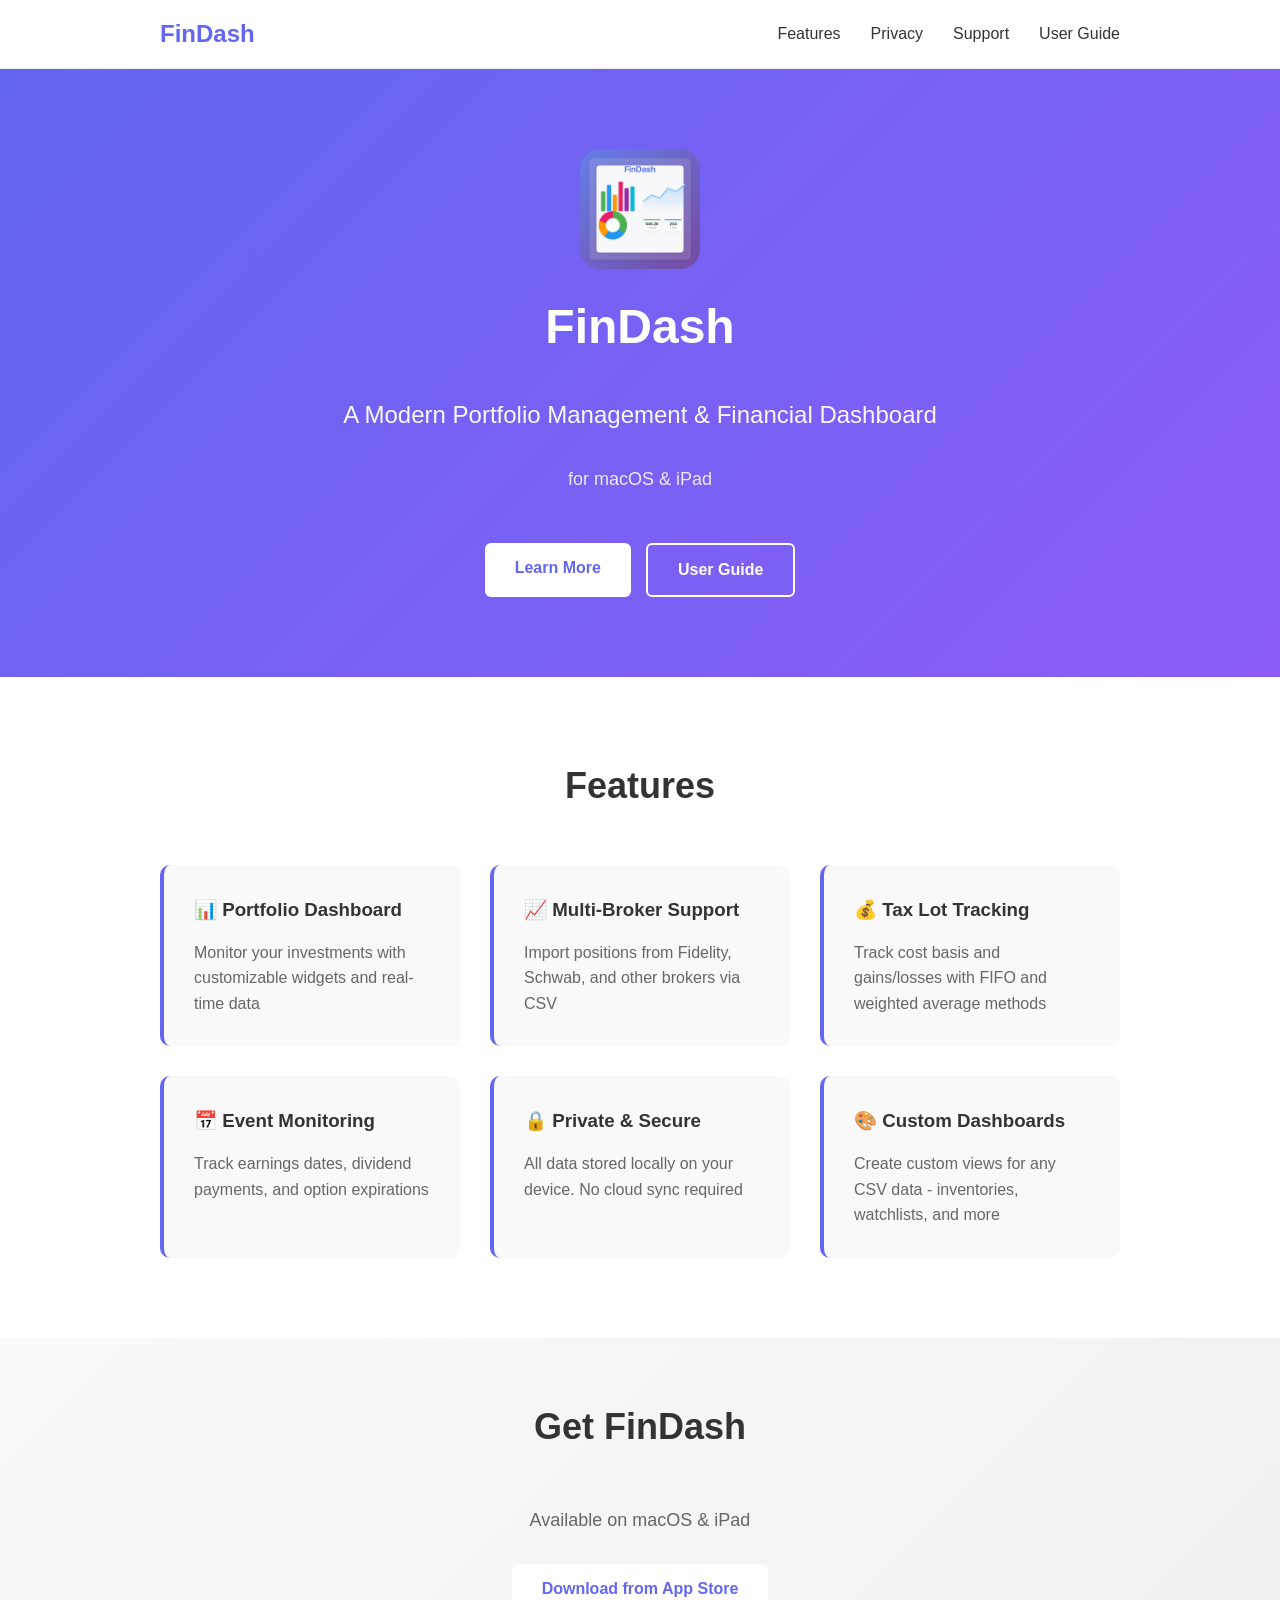
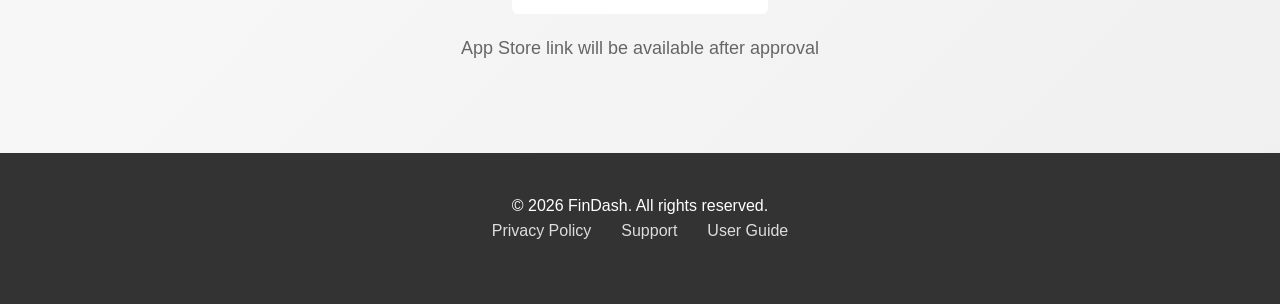
==== docs/index.html @ 758f81ea "FinDash website" ====
<!DOCTYPE html>
<html lang="en">
<head>
    <meta charset="UTF-8">
    <meta name="viewport" content="width=device-width, initial-scale=1.0">
    <title>FinDash - Portfolio Management & Financial Dashboard</title>
    <link rel="icon" type="image/png" href="assets/findash-icon.png">
    <link rel="stylesheet" href="style.css">
</head>
<body>
    <nav class="navbar">
        <div class="container">
            <h1 class="logo">FinDash</h1>
            <ul class="nav-links">
                <li><a href="#features">Features</a></li>
                <li><a href="privacy.html">Privacy</a></li>
                <li><a href="support.html">Support</a></li>
                <li><a href="guide.html">User Guide</a></li>
            </ul>
        </div>
    </nav>

    <header class="hero">
        <div class="container">
            <img src="assets/findash-icon.png" alt="FinDash Icon" class="icon">
            <h1>FinDash</h1>
            <p class="tagline">A Modern Portfolio Management & Financial Dashboard</p>
            <p class="subtitle">for macOS &amp; iPad</p>
            <div class="cta-buttons">
                <a href="#download" class="btn btn-primary">Learn More</a>
                <a href="guide.html" class="btn btn-secondary">User Guide</a>
            </div>
        </div>
    </header>

    <section id="features" class="features">
        <div class="container">
            <h2>Features</h2>
            <div class="feature-grid">
                <div class="feature-card">
                    <h3>📊 Portfolio Dashboard</h3>
                    <p>Monitor your investments with customizable widgets and real-time data</p>
                </div>
                <div class="feature-card">
                    <h3>📈 Multi-Broker Support</h3>
                    <p>Import positions from Fidelity, Schwab, and other brokers via CSV</p>
                </div>
                <div class="feature-card">
                    <h3>💰 Tax Lot Tracking</h3>
                    <p>Track cost basis and gains/losses with FIFO and weighted average methods</p>
                </div>
                <div class="feature-card">
                    <h3>📅 Event Monitoring</h3>
                    <p>Track earnings dates, dividend payments, and option expirations</p>
                </div>
                <div class="feature-card">
                    <h3>🔒 Private & Secure</h3>
                    <p>All data stored locally on your device. No cloud sync required</p>
                </div>
                <div class="feature-card">
                    <h3>🎨 Custom Dashboards</h3>
                    <p>Create custom views for any CSV data - inventories, watchlists, and more</p>
                </div>
            </div>
        </div>
    </section>

    <section id="download" class="download">
        <div class="container">
            <h2>Get FinDash</h2>
            <p>Available on macOS &amp; iPad</p>
            <div class="download-buttons">
                <a href="https://apps.apple.com/app/findash" class="btn btn-primary" id="appstore-link">
                    Download from App Store
                </a>
            </div>
            <p class="note">App Store link will be available after approval</p>
        </div>
    </section>

    <footer>
        <div class="container">
            <p>&copy; 2026 FinDash. All rights reserved.</p>
            <ul class="footer-links">
                <li><a href="privacy.html">Privacy Policy</a></li>
                <li><a href="support.html">Support</a></li>
                <li><a href="guide.html">User Guide</a></li>
            </ul>
        </div>
    </footer>
</body>
</html>
---- docs/style.css ----
/* Reset & Base Styles */
* {
    margin: 0;
    padding: 0;
    box-sizing: border-box;
}

body {
    font-family: -apple-system, BlinkMacSystemFont, 'Segoe UI', Roboto, sans-serif;
    line-height: 1.6;
    color: #333;
    background-color: #f9f9f9;
}

a {
    color: #6366f1;
    text-decoration: none;
}

a:hover {
    text-decoration: underline;
}

/* Container */
.container {
    max-width: 1000px;
    margin: 0 auto;
    padding: 0 20px;
}

/* Navbar */
.navbar {
    background: white;
    border-bottom: 1px solid #eee;
    position: sticky;
    top: 0;
    z-index: 100;
}

.navbar .container {
    display: flex;
    justify-content: space-between;
    align-items: center;
    padding: 15px 20px;
}

.navbar .logo {
    font-size: 24px;
    font-weight: 600;
    color: #6366f1;
}

.navbar .logo a {
    color: #6366f1;
}

.nav-links {
    display: flex;
    list-style: none;
    gap: 30px;
}

.nav-links a {
    color: #333;
    font-weight: 500;
}

/* Hero Section */
.hero {
    background: linear-gradient(135deg, #6366f1, #8b5cf6);
    color: white;
    padding: 80px 20px;
    text-align: center;
}

.hero .container {
    display: flex;
    flex-direction: column;
    align-items: center;
    gap: 20px;
}

.hero .icon {
    width: 120px;
    height: 120px;
    border-radius: 20px;
}

.hero h1 {
    font-size: 48px;
    margin: 0;
}

.hero .tagline {
    font-size: 24px;
    margin: 10px 0;
    opacity: 0.95;
}

.hero .subtitle {
    font-size: 18px;
    opacity: 0.85;
}

/* CTA Buttons */
.cta-buttons,
.download-buttons {
    display: flex;
    gap: 15px;
    margin-top: 30px;
    justify-content: center;
    flex-wrap: wrap;
}

.btn {
    padding: 12px 30px;
    border-radius: 6px;
    font-weight: 600;
    font-size: 16px;
    cursor: pointer;
    border: none;
    display: inline-block;
    transition: all 0.3s ease;
}

.btn-primary {
    background: white;
    color: #6366f1;
}

.btn-primary:hover {
    background: #f0f0f0;
    text-decoration: none;
}

.btn-secondary {
    background: transparent;
    color: white;
    border: 2px solid white;
}

.btn-secondary:hover {
    background: rgba(255, 255, 255, 0.1);
    text-decoration: none;
}

/* Features Section */
.features {
    padding: 80px 20px;
    background: white;
}

.features h2,
.download h2 {
    text-align: center;
    font-size: 36px;
    margin-bottom: 50px;
}

.feature-grid {
    display: grid;
    grid-template-columns: repeat(auto-fit, minmax(300px, 1fr));
    gap: 30px;
}

.feature-card {
    background: #f9f9f9;
    padding: 30px;
    border-radius: 10px;
    border-left: 4px solid #6366f1;
}

.feature-card h3 {
    margin-bottom: 15px;
    color: #333;
}

.feature-card p {
    color: #666;
    line-height: 1.6;
}

/* Download Section */
.download {
    padding: 60px 20px;
    background: linear-gradient(135deg, #f9f9f9, #f0f0f0);
    text-align: center;
}

.download p {
    font-size: 18px;
    margin-bottom: 30px;
    color: #666;
}

.note {
    font-size: 14px;
    color: #999;
    margin-top: 20px;
}

/* Content */
.content {
    padding: 60px 20px;
    background: white;
    margin: 40px 0;
    border-radius: 10px;
}

.content h1 {
    font-size: 36px;
    margin-bottom: 10px;
}

.content > p:first-of-type {
    color: #999;
    margin-bottom: 40px;
}

.content section {
    margin-bottom: 40px;
}

.content h2 {
    font-size: 24px;
    margin-bottom: 15px;
    padding-bottom: 10px;
    border-bottom: 2px solid #eee;
}

.content h3 {
    font-size: 18px;
    margin-top: 20px;
    margin-bottom: 10px;
}

.content ul,
.content ol {
    margin-left: 20px;
    margin-bottom: 15px;
}

.content li {
    margin-bottom: 8px;
}

.content hr {
    border: none;
    border-top: 1px solid #eee;
    margin: 40px 0;
}

/* Contact Form */
.contact-form {
    background: #f9f9f9;
    padding: 30px;
    border-radius: 10px;
    max-width: 600px;
}

.form-group {
    margin-bottom: 20px;
    display: flex;
    flex-direction: column;
}

.form-group label {
    font-weight: 600;
    margin-bottom: 8px;
    color: #333;
}

.form-group input,
.form-group textarea {
    padding: 10px 15px;
    border: 1px solid #ddd;
    border-radius: 6px;
    font-size: 14px;
    font-family: inherit;
}

.form-group input:focus,
.form-group textarea:focus {
    outline: none;
    border-color: #6366f1;
    box-shadow: 0 0 0 3px rgba(99, 102, 241, 0.1);
}

.contact-form .btn {
    margin-top: 10px;
    align-self: flex-start;
}

/* FAQ */
.faq-item {
    margin-bottom: 30px;
    padding-bottom: 20px;
    border-bottom: 1px solid #eee;
}

.faq-item h3 {
    margin-top: 0;
    color: #6366f1;
}

/* Footer */
footer {
    background: #333;
    color: white;
    padding: 40px 20px;
    text-align: center;
}

footer .container {
    margin-bottom: 20px;
}

.footer-links {
    list-style: none;
    display: flex;
    justify-content: center;
    gap: 30px;
    flex-wrap: wrap;
}

.footer-links a {
    color: #ddd;
}

.footer-links a:hover {
    color: white;
    text-decoration: none;
}

/* Responsive */
@media (max-width: 768px) {
    .navbar .container {
        flex-direction: column;
        gap: 15px;
    }

    .nav-links {
        gap: 15px;
        font-size: 14px;
    }

    .hero h1 {
        font-size: 32px;
    }

    .hero .tagline {
        font-size: 18px;
    }

    .features h2,
    .download h2 {
        font-size: 28px;
    }

    .cta-buttons,
    .download-buttons {
        flex-direction: column;
    }

    .btn {
        width: 100%;
        text-align: center;
    }

    .content h2 {
        font-size: 20px;
    }

    .footer-links {
        gap: 15px;
    }
}
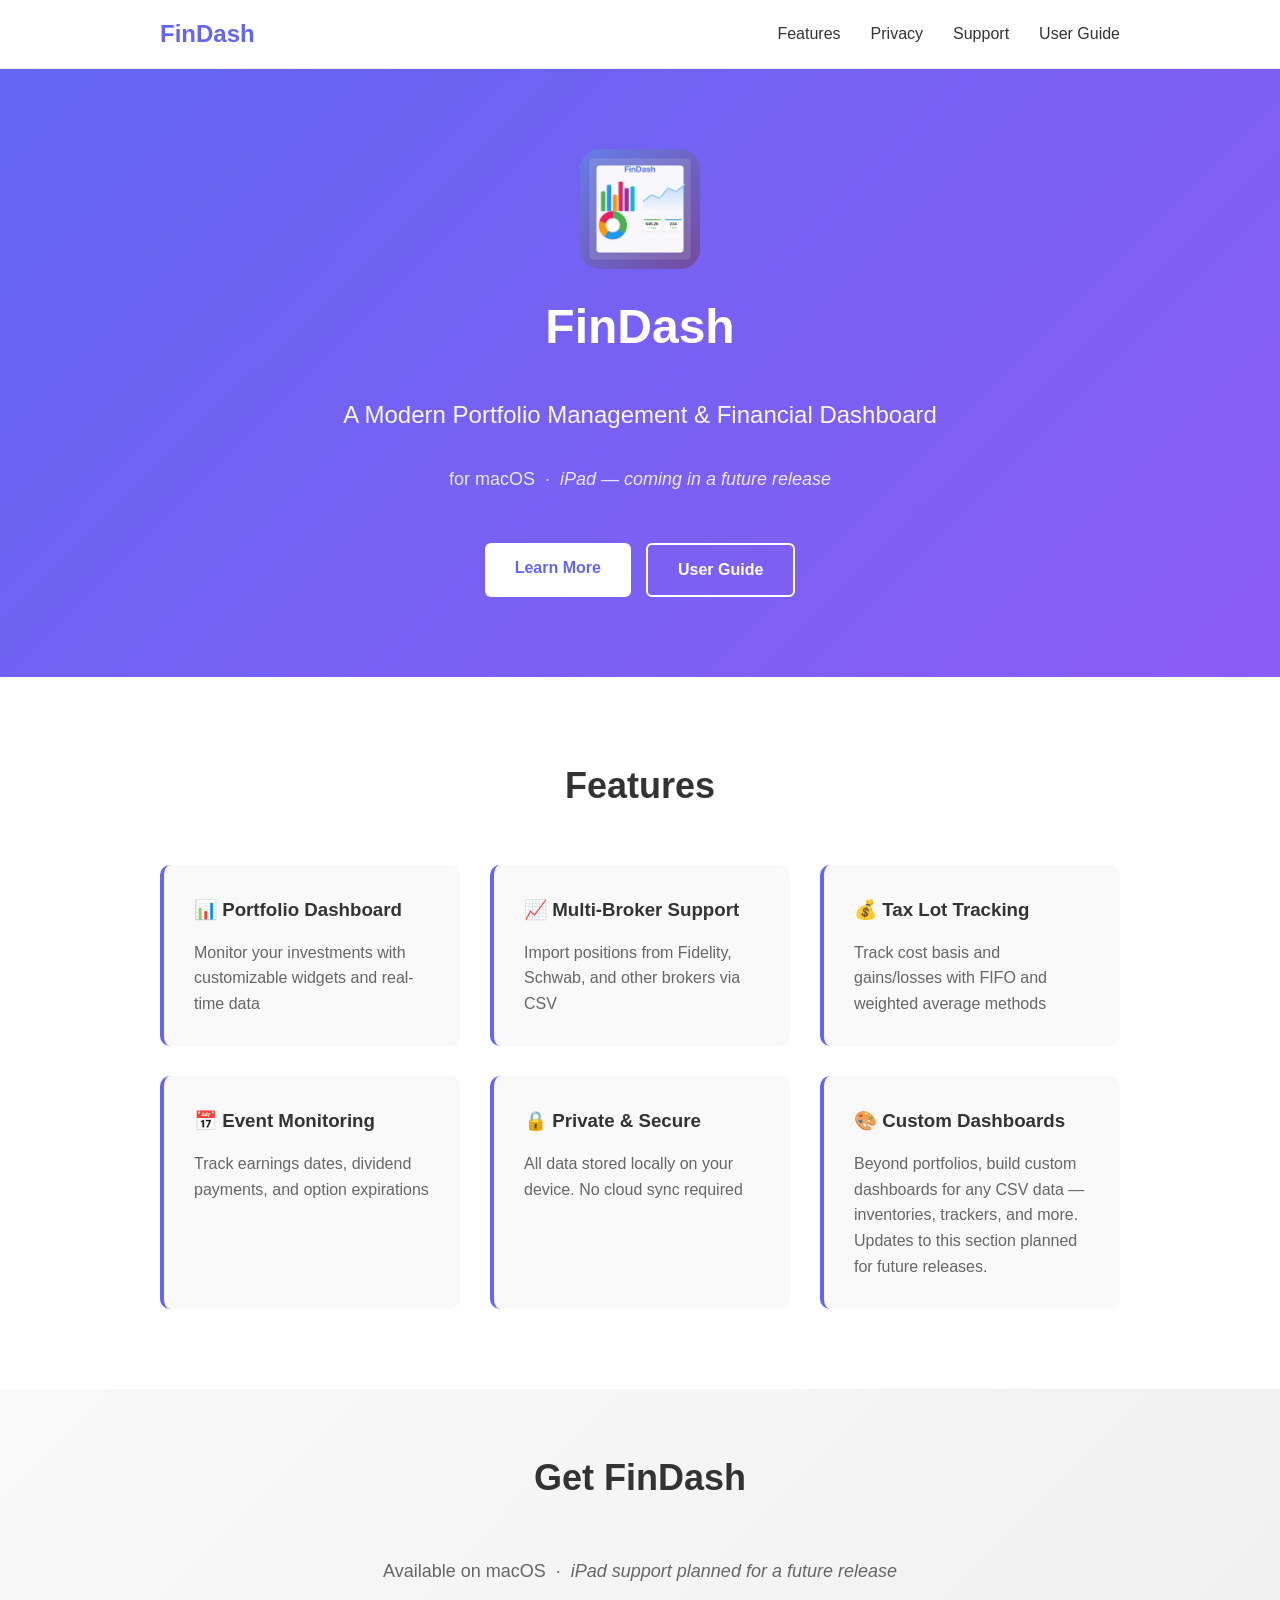
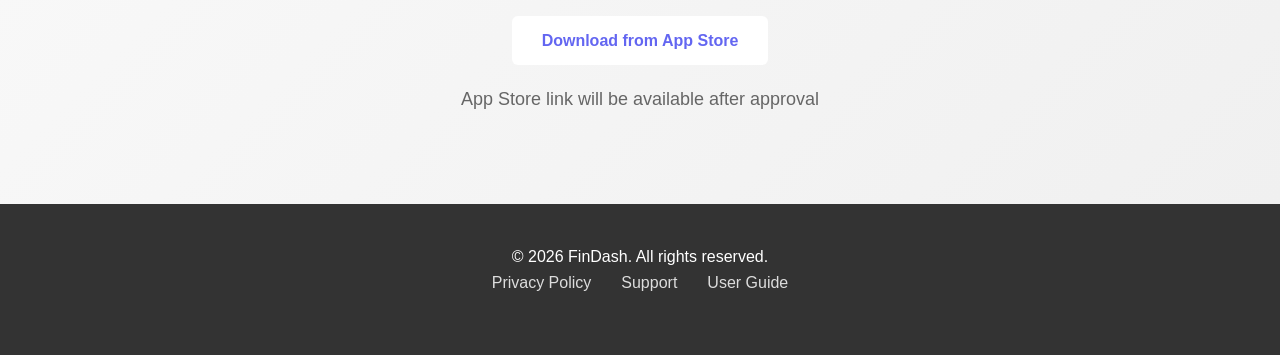
==== commit 02b495df: "Update Site" ====
--- a/docs/index.html
+++ b/docs/index.html
@@ -25,7 +25,7 @@
             <img src="assets/findash-icon.png" alt="FinDash Icon" class="icon">
             <h1>FinDash</h1>
             <p class="tagline">A Modern Portfolio Management & Financial Dashboard</p>
-            <p class="subtitle">for macOS &amp; iPad</p>
+            <p class="subtitle">for macOS &nbsp;·&nbsp; <em>iPad — coming in a future release</em></p>
             <div class="cta-buttons">
                 <a href="#download" class="btn btn-primary">Learn More</a>
                 <a href="guide.html" class="btn btn-secondary">User Guide</a>
@@ -59,7 +59,7 @@
                 </div>
                 <div class="feature-card">
                     <h3>🎨 Custom Dashboards</h3>
-                    <p>Create custom views for any CSV data - inventories, watchlists, and more</p>
+                    <p>Beyond portfolios, build custom dashboards for any CSV data — inventories, trackers, and more. Updates to this section planned for future releases.</p>
                 </div>
             </div>
         </div>
@@ -68,7 +68,7 @@
     <section id="download" class="download">
         <div class="container">
             <h2>Get FinDash</h2>
-            <p>Available on macOS &amp; iPad</p>
+            <p>Available on macOS &nbsp;·&nbsp; <em>iPad support planned for a future release</em></p>
             <div class="download-buttons">
                 <a href="https://apps.apple.com/app/findash" class="btn btn-primary" id="appstore-link">
                     Download from App Store
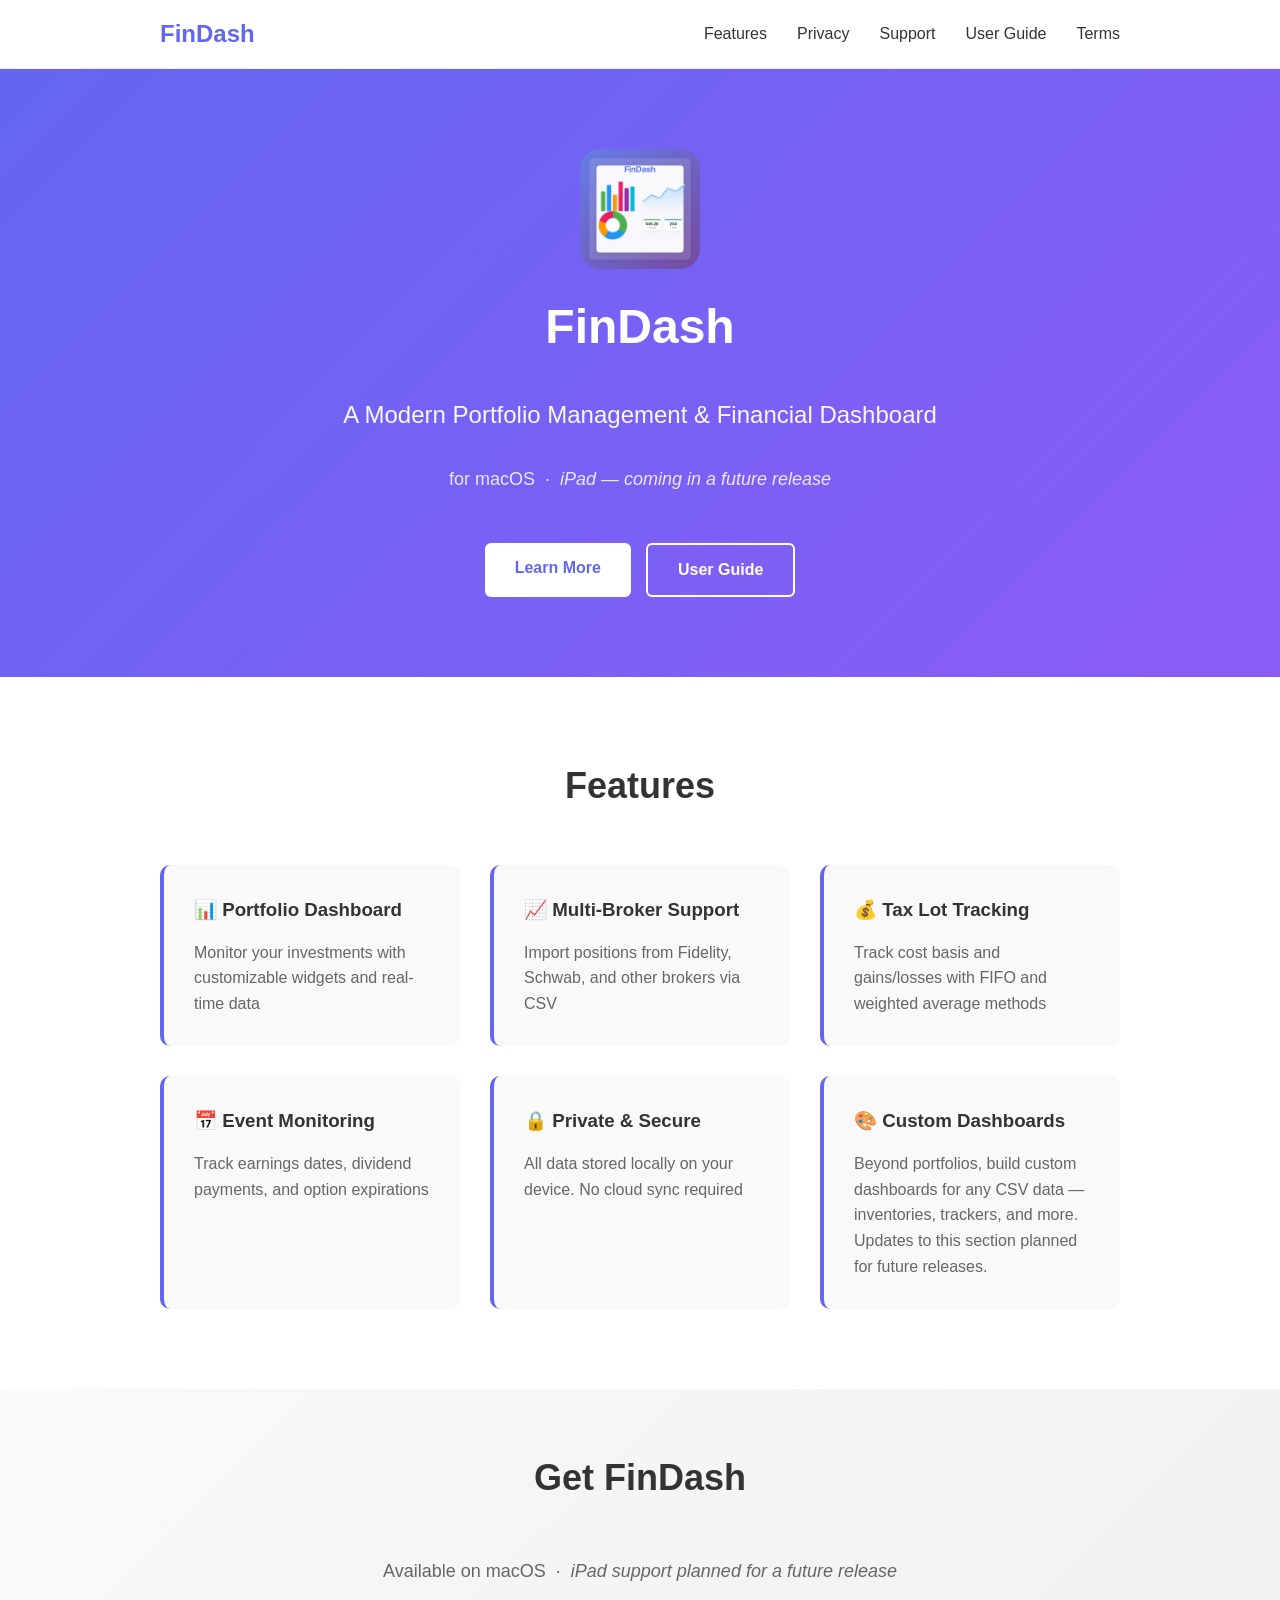
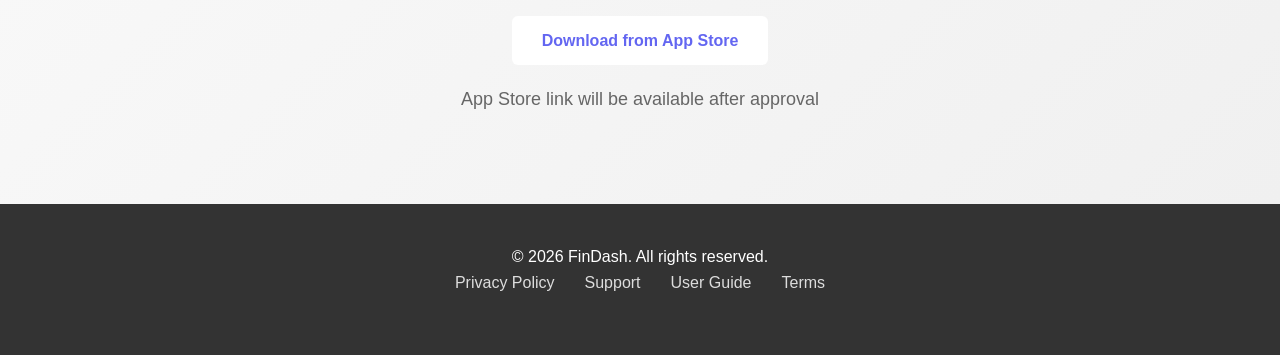
==== commit 69d43d7b: "EULA" ====
--- a/docs/index.html
+++ b/docs/index.html
@@ -16,6 +16,7 @@
                 <li><a href="privacy.html">Privacy</a></li>
                 <li><a href="support.html">Support</a></li>
                 <li><a href="guide.html">User Guide</a></li>
+                <li><a href="terms.html">Terms</a></li>
             </ul>
         </div>
     </nav>
@@ -85,6 +86,7 @@
                 <li><a href="privacy.html">Privacy Policy</a></li>
                 <li><a href="support.html">Support</a></li>
                 <li><a href="guide.html">User Guide</a></li>
+                <li><a href="terms.html">Terms</a></li>
             </ul>
         </div>
     </footer>
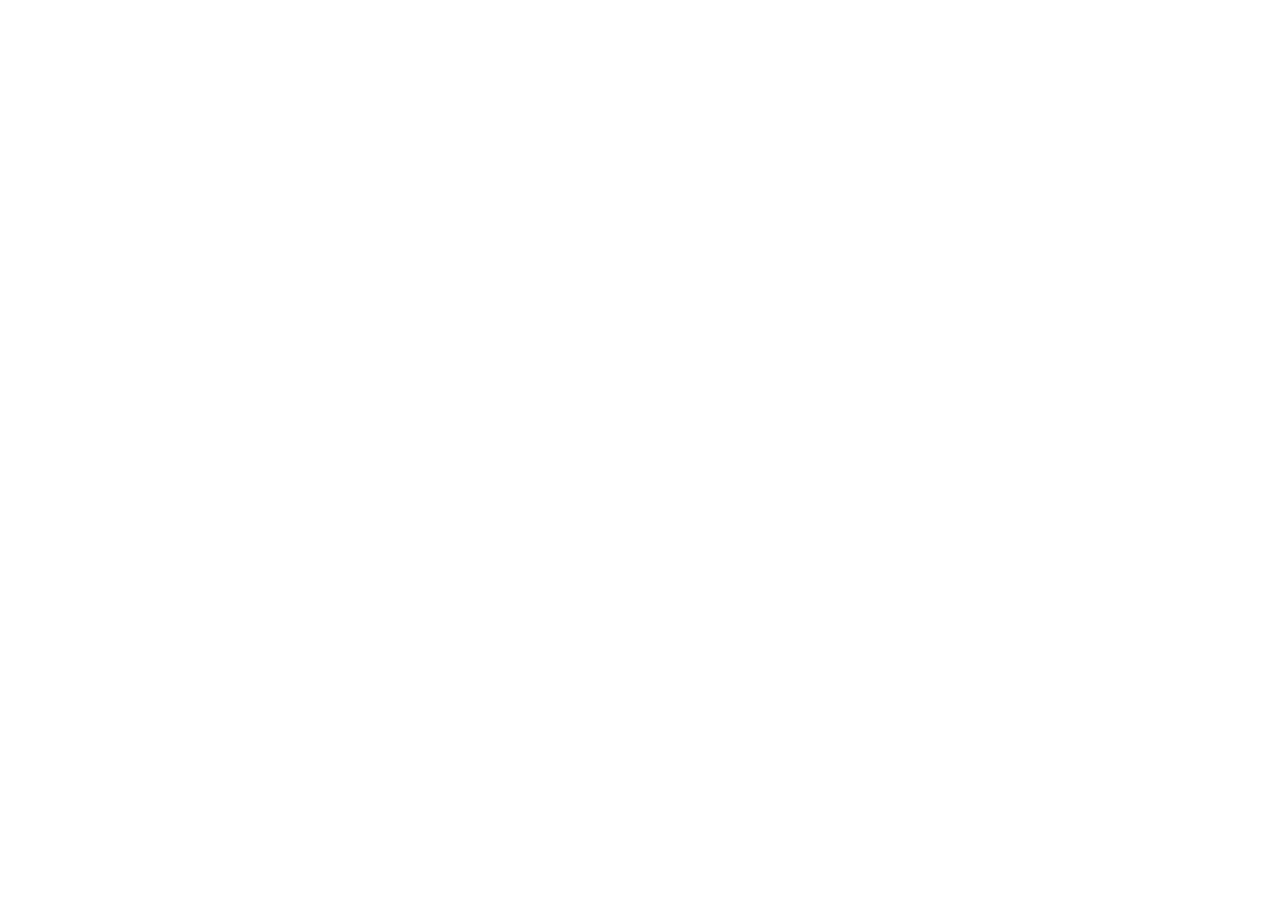
==== commit 132d84ac: "Update: dashwellsolutions.com branding + info@ contact email" ====
--- a/docs/index.html
+++ b/docs/index.html
@@ -2,93 +2,19 @@
 <html lang="en">
 <head>
     <meta charset="UTF-8">
-    <meta name="viewport" content="width=device-width, initial-scale=1.0">
-    <title>FinDash - Portfolio Management & Financial Dashboard</title>
-    <link rel="icon" type="image/png" href="assets/findash-icon.png">
-    <link rel="stylesheet" href="style.css">
+    <meta http-equiv="refresh" content="0; url=https://dashwellsolutions.com/findash">
+    <title>Redirecting to dashwellsolutions.com…</title>
+    <style>
+        body { font-family: -apple-system, sans-serif; text-align: center;
+               padding: 80px 20px; color: #555; }
+        a { color: #007AFF; }
+    </style>
 </head>
 <body>
-    <nav class="navbar">
-        <div class="container">
-            <h1 class="logo">FinDash</h1>
-            <ul class="nav-links">
-                <li><a href="#features">Features</a></li>
-                <li><a href="privacy.html">Privacy</a></li>
-                <li><a href="support.html">Support</a></li>
-                <li><a href="guide.html">User Guide</a></li>
-                <li><a href="terms.html">Terms</a></li>
-            </ul>
-        </div>
-    </nav>
-
-    <header class="hero">
-        <div class="container">
-            <img src="assets/findash-icon.png" alt="FinDash Icon" class="icon">
-            <h1>FinDash</h1>
-            <p class="tagline">A Modern Portfolio Management & Financial Dashboard</p>
-            <p class="subtitle">for macOS &nbsp;·&nbsp; <em>iPad — coming in a future release</em></p>
-            <div class="cta-buttons">
-                <a href="#download" class="btn btn-primary">Learn More</a>
-                <a href="guide.html" class="btn btn-secondary">User Guide</a>
-            </div>
-        </div>
-    </header>
-
-    <section id="features" class="features">
-        <div class="container">
-            <h2>Features</h2>
-            <div class="feature-grid">
-                <div class="feature-card">
-                    <h3>📊 Portfolio Dashboard</h3>
-                    <p>Monitor your investments with customizable widgets and real-time data</p>
-                </div>
-                <div class="feature-card">
-                    <h3>📈 Multi-Broker Support</h3>
-                    <p>Import positions from Fidelity, Schwab, and other brokers via CSV</p>
-                </div>
-                <div class="feature-card">
-                    <h3>💰 Tax Lot Tracking</h3>
-                    <p>Track cost basis and gains/losses with FIFO and weighted average methods</p>
-                </div>
-                <div class="feature-card">
-                    <h3>📅 Event Monitoring</h3>
-                    <p>Track earnings dates, dividend payments, and option expirations</p>
-                </div>
-                <div class="feature-card">
-                    <h3>🔒 Private & Secure</h3>
-                    <p>All data stored locally on your device. No cloud sync required</p>
-                </div>
-                <div class="feature-card">
-                    <h3>🎨 Custom Dashboards</h3>
-                    <p>Beyond portfolios, build custom dashboards for any CSV data — inventories, trackers, and more. Updates to this section planned for future releases.</p>
-                </div>
-            </div>
-        </div>
-    </section>
-
-    <section id="download" class="download">
-        <div class="container">
-            <h2>Get FinDash</h2>
-            <p>Available on macOS &nbsp;·&nbsp; <em>iPad support planned for a future release</em></p>
-            <div class="download-buttons">
-                <a href="https://apps.apple.com/app/findash" class="btn btn-primary" id="appstore-link">
-                    Download from App Store
-                </a>
-            </div>
-            <p class="note">App Store link will be available after approval</p>
-        </div>
-    </section>
-
-    <footer>
-        <div class="container">
-            <p>&copy; 2026 FinDash. All rights reserved.</p>
-            <ul class="footer-links">
-                <li><a href="privacy.html">Privacy Policy</a></li>
-                <li><a href="support.html">Support</a></li>
-                <li><a href="guide.html">User Guide</a></li>
-                <li><a href="terms.html">Terms</a></li>
-            </ul>
-        </div>
-    </footer>
+    <script>window.location.replace("https://dashwellsolutions.com/findash");</script>
+    <p>Redirecting you to
+       <a href="https://dashwellsolutions.com/findash">dashwellsolutions.com/findash</a>…</p>
+    <p><small>If you are not redirected automatically,
+       <a href="https://dashwellsolutions.com/findash">click here</a>.</small></p>
 </body>
 </html>
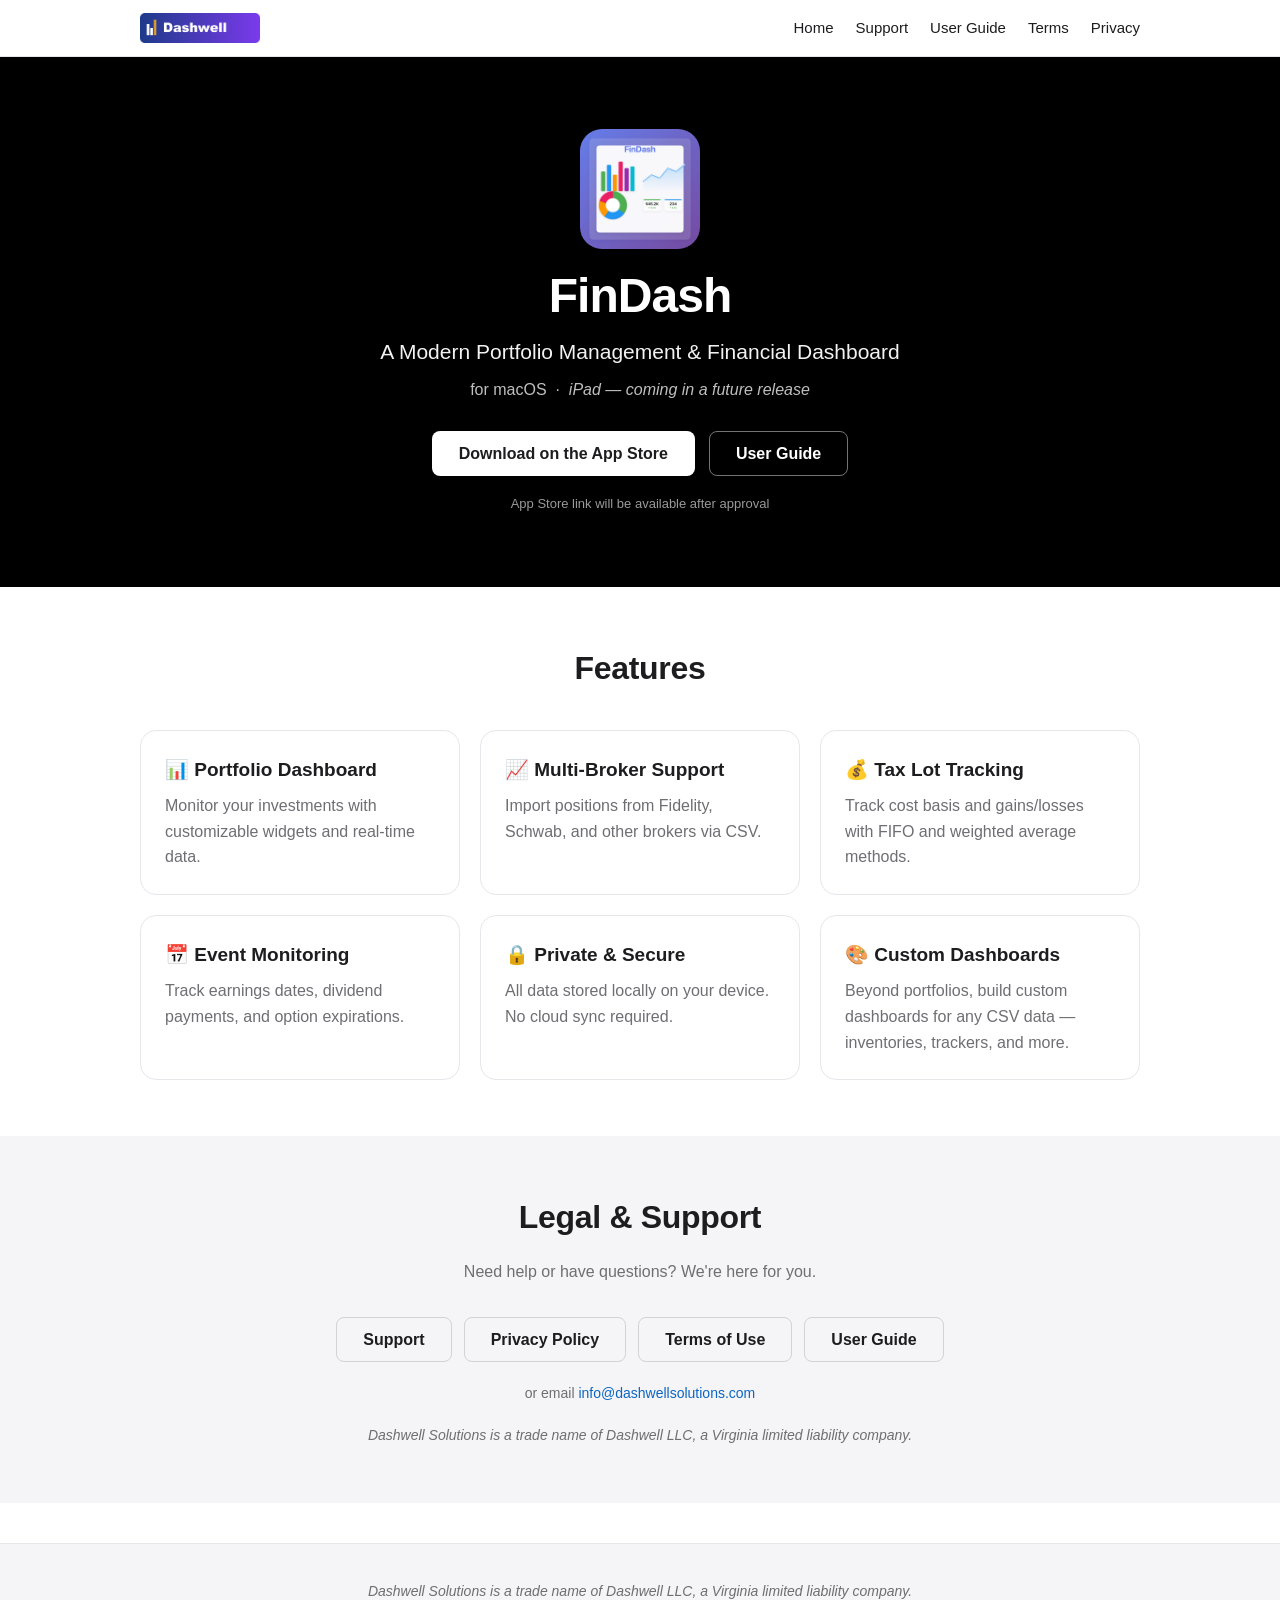
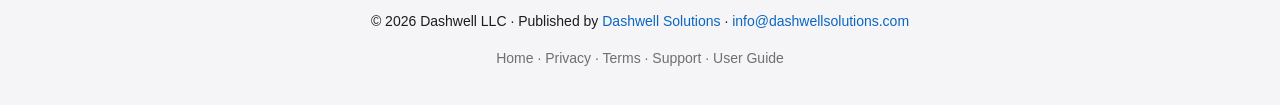
==== commit 2508c0ac: "Rebrand: branded standalone site replacing redirect stubs Full FinDash product site matching dashwel" ====
--- a/docs/index.html
+++ b/docs/index.html
@@ -2,19 +2,92 @@
 <html lang="en">
 <head>
     <meta charset="UTF-8">
-    <meta http-equiv="refresh" content="0; url=https://dashwellsolutions.com/findash">
-    <title>Redirecting to dashwellsolutions.com…</title>
-    <style>
-        body { font-family: -apple-system, sans-serif; text-align: center;
-               padding: 80px 20px; color: #555; }
-        a { color: #007AFF; }
-    </style>
+    <meta name="viewport" content="width=device-width, initial-scale=1.0">
+    <title>FinDash — Portfolio Management &amp; Financial Dashboard for macOS</title>
+    <meta name="description" content="FinDash is a modern, local-first portfolio management and financial dashboard for macOS. Import broker CSVs, track tax lots, and monitor events — your data stays on your device.">
+    <link rel="canonical" href="https://dashwellsolutions.com/findash">
+    <link rel="icon" type="image/png" href="assets/favicon.png">
+    <link rel="stylesheet" href="style.css">
 </head>
 <body>
-    <script>window.location.replace("https://dashwellsolutions.com/findash");</script>
-    <p>Redirecting you to
-       <a href="https://dashwellsolutions.com/findash">dashwellsolutions.com/findash</a>…</p>
-    <p><small>If you are not redirected automatically,
-       <a href="https://dashwellsolutions.com/findash">click here</a>.</small></p>
+    <header class="site-header">
+        <div class="container nav">
+            <a class="brand" href="https://dashwellsolutions.com"><img class="brand-logo" src="assets/dashwell-logo.png" alt="Dashwell Solutions"></a>
+            <nav><ul class="nav-links">
+                <li><a href="index.html">Home</a></li>
+                <li><a href="support.html">Support</a></li>
+                <li><a href="guide.html">User Guide</a></li>
+                <li><a href="terms.html">Terms</a></li>
+                <li><a href="privacy.html">Privacy</a></li>
+            </ul></nav>
+        </div>
+    </header>
+
+    <section class="hero">
+        <img class="app-icon" src="assets/findash-icon.png" alt="FinDash app icon" width="120" height="120">
+        <h1>FinDash</h1>
+        <p class="tagline">A Modern Portfolio Management &amp; Financial Dashboard</p>
+        <p class="platform">for macOS &nbsp;·&nbsp; <em>iPad — coming in a future release</em></p>
+        <div class="btn-row">
+            <a class="btn btn-primary" href="https://apps.apple.com/app/findash">Download on the App Store</a>
+            <a class="btn btn-outline" href="guide.html">User Guide</a>
+        </div>
+        <p class="note">App Store link will be available after approval</p>
+    </section>
+
+    <section class="section">
+        <div class="container">
+            <h2 class="section-title">Features</h2>
+            <div class="features">
+                <div class="card">
+                    <h3>📊 Portfolio Dashboard</h3>
+                    <p>Monitor your investments with customizable widgets and real-time data.</p>
+                </div>
+                <div class="card">
+                    <h3>📈 Multi-Broker Support</h3>
+                    <p>Import positions from Fidelity, Schwab, and other brokers via CSV.</p>
+                </div>
+                <div class="card">
+                    <h3>💰 Tax Lot Tracking</h3>
+                    <p>Track cost basis and gains/losses with FIFO and weighted average methods.</p>
+                </div>
+                <div class="card">
+                    <h3>📅 Event Monitoring</h3>
+                    <p>Track earnings dates, dividend payments, and option expirations.</p>
+                </div>
+                <div class="card">
+                    <h3>🔒 Private &amp; Secure</h3>
+                    <p>All data stored locally on your device. No cloud sync required.</p>
+                </div>
+                <div class="card">
+                    <h3>🎨 Custom Dashboards</h3>
+                    <p>Beyond portfolios, build custom dashboards for any CSV data — inventories, trackers, and more.</p>
+                </div>
+            </div>
+        </div>
+    </section>
+
+    <section class="section" style="background:var(--soft);">
+        <div class="container">
+            <h2 class="section-title">Legal &amp; Support</h2>
+            <p class="section-lead">Need help or have questions? We're here for you.</p>
+            <div class="legal-cta">
+                <a class="btn btn-outline" href="support.html">Support</a>
+                <a class="btn btn-outline" href="privacy.html">Privacy Policy</a>
+                <a class="btn btn-outline" href="terms.html">Terms of Use</a>
+                <a class="btn btn-outline" href="guide.html">User Guide</a>
+            </div>
+            <p class="legal-note">or email <a href="mailto:info@dashwellsolutions.com">info@dashwellsolutions.com</a></p>
+            <p class="legal-note"><em>Dashwell Solutions is a trade name of Dashwell LLC, a Virginia limited liability company.</em></p>
+        </div>
+    </section>
+
+    <footer class="site-footer">
+        <div class="container">
+            <p class="footer-legal">Dashwell Solutions is a trade name of Dashwell LLC, a Virginia limited liability company.</p>
+            <p class="footer-copy">© 2026 Dashwell LLC · Published by <a href="https://dashwellsolutions.com">Dashwell Solutions</a> · <a href="mailto:info@dashwellsolutions.com">info@dashwellsolutions.com</a></p>
+            <p class="footer-links"><a href="index.html">Home</a> · <a href="privacy.html">Privacy</a> · <a href="terms.html">Terms</a> · <a href="support.html">Support</a> · <a href="guide.html">User Guide</a></p>
+        </div>
+    </footer>
 </body>
 </html>
--- a/docs/style.css
+++ b/docs/style.css
@@ -0,0 +1,236 @@
+/* ============================================================================
+   Dashwell app sites — shared stylesheet
+   Matches the look & feel of dashwellsolutions.com (MacPaw-style: white cards,
+   1px #e5e7eb borders, 16px radius, black hero, Dashwell logo header).
+
+   CANONICAL COPY: Dashwell/web-shared/github-pages-style.css
+   Deployed identically to:
+     - findash-website/docs/style.css
+     - dashcsv-website/docs/style.css
+   Edit the canonical copy, then copy into both repos' docs/ and push.
+   ========================================================================== */
+
+:root {
+  --ink:    #1d1d1f;   /* primary text */
+  --muted:  #6e6e73;   /* secondary text */
+  --border: #e5e7eb;   /* card / hairline border */
+  --bg:     #ffffff;   /* page background */
+  --soft:   #f5f5f7;   /* subtle fill */
+  --link:   #0b66c3;   /* inline links in body copy */
+  --maxw:   1040px;    /* page container width */
+  --readw:   820px;    /* readable column for legal/guide pages */
+}
+
+* { margin: 0; padding: 0; box-sizing: border-box; }
+
+html { scroll-behavior: smooth; }
+
+body {
+  font-family: -apple-system, BlinkMacSystemFont, "Segoe UI", Roboto, Helvetica, Arial, sans-serif;
+  line-height: 1.6;
+  color: var(--ink);
+  background: var(--bg);
+  -webkit-font-smoothing: antialiased;
+}
+
+a { color: var(--link); text-decoration: none; }
+a:hover { text-decoration: underline; }
+
+img { max-width: 100%; height: auto; }
+
+.container {
+  max-width: var(--maxw);
+  margin: 0 auto;
+  padding: 0 20px;
+}
+
+/* ---------- Header ---------- */
+.site-header {
+  position: sticky;
+  top: 0;
+  z-index: 100;
+  background: rgba(255,255,255,0.85);
+  backdrop-filter: saturate(180%) blur(12px);
+  -webkit-backdrop-filter: saturate(180%) blur(12px);
+  border-bottom: 1px solid var(--border);
+}
+.site-header .nav {
+  display: flex;
+  align-items: center;
+  justify-content: space-between;
+  gap: 20px;
+  height: 56px;
+}
+.brand { display: inline-flex; align-items: center; }
+.brand:hover { text-decoration: none; }
+.brand-logo { height: 30px; width: auto; display: block; }
+.nav-links {
+  display: flex;
+  align-items: center;
+  gap: 22px;
+  list-style: none;
+  flex-wrap: wrap;
+}
+.nav-links a {
+  color: var(--ink);
+  font-size: 15px;
+  font-weight: 500;
+}
+.nav-links a:hover { color: var(--muted); text-decoration: none; }
+
+/* ---------- Buttons ---------- */
+.btn {
+  display: inline-block;
+  padding: 12px 26px;
+  border-radius: 8px;
+  font-size: 16px;
+  font-weight: 600;
+  line-height: 1.2;
+  text-align: center;
+  border: 1px solid transparent;
+  cursor: pointer;
+  transition: background .15s ease, color .15s ease, border-color .15s ease;
+}
+.btn:hover { text-decoration: none; }
+.btn-primary { background: var(--ink); color: #fff; }
+.btn-primary:hover { background: #000; color: #fff; }
+.btn-outline { background: transparent; color: var(--ink); border-color: #d2d2d7; }
+.btn-outline:hover { background: var(--ink); color: #fff; }
+
+.btn-row {
+  display: flex;
+  gap: 14px;
+  flex-wrap: wrap;
+  justify-content: center;
+  margin-top: 28px;
+}
+
+/* ---------- Hero (index only) ---------- */
+.hero {
+  background: #000;
+  color: #fff;
+  text-align: center;
+  padding: 72px 20px;
+}
+.hero .app-icon {
+  width: 120px;
+  height: 120px;
+  border-radius: 22px;
+  margin: 0 auto 22px;
+  display: block;
+  box-shadow: 0 8px 30px rgba(0,0,0,0.35);
+}
+.hero h1 { font-size: 48px; line-height: 1.05; letter-spacing: -0.02em; }
+.hero .tagline { font-size: 21px; margin-top: 14px; opacity: 0.95; }
+.hero .platform { font-size: 16px; margin-top: 8px; opacity: 0.75; }
+.hero .note { font-size: 13px; margin-top: 18px; opacity: 0.6; }
+.hero .btn-primary { background: #fff; color: var(--ink); }
+.hero .btn-primary:hover { background: #ededed; }
+.hero .btn-outline { color: #fff; border-color: rgba(255,255,255,0.45); }
+.hero .btn-outline:hover { background: #fff; color: var(--ink); }
+
+/* ---------- Sections ---------- */
+.section { padding: 56px 0; }
+.section-title {
+  text-align: center;
+  font-size: 32px;
+  letter-spacing: -0.01em;
+  margin-bottom: 36px;
+}
+.section-lead { text-align: center; color: var(--muted); margin: -20px auto 32px; max-width: 640px; }
+
+/* ---------- Feature cards ---------- */
+.features {
+  display: grid;
+  grid-template-columns: repeat(auto-fit, minmax(280px, 1fr));
+  gap: 20px;
+}
+.card {
+  background: #fff;
+  border: 1px solid var(--border);
+  border-radius: 16px;
+  padding: 24px;
+}
+.card h3 { font-size: 19px; margin-bottom: 8px; }
+.card p { color: var(--muted); }
+
+/* ---------- Legal / Support buttons row on index ---------- */
+.legal-cta {
+  display: flex;
+  gap: 12px;
+  flex-wrap: wrap;
+  justify-content: center;
+  margin-top: 8px;
+}
+.legal-note { text-align: center; color: var(--muted); font-size: 14px; margin-top: 20px; }
+.legal-note em { font-style: italic; }
+
+/* ---------- Content pages (privacy / terms / support / guide) ---------- */
+.content {
+  max-width: var(--readw);
+  margin: 0 auto;
+  padding-top: 48px;
+  padding-bottom: 64px;
+}
+.content > h1 { font-size: 34px; letter-spacing: -0.01em; margin-bottom: 8px; }
+.content section { margin-top: 32px; }
+.content h2 { font-size: 23px; margin-bottom: 12px; }
+.content h3 { font-size: 18px; margin-bottom: 6px; }
+.content p { margin-bottom: 12px; }
+.content ul, .content ol { margin: 0 0 14px 22px; }
+.content li { margin-bottom: 6px; }
+.content hr { border: none; border-top: 1px solid var(--border); margin: 40px 0; }
+.content code { background: var(--soft); padding: 2px 6px; border-radius: 5px; font-size: 0.9em; }
+
+/* FAQ */
+.faq-item {
+  border: 1px solid var(--border);
+  border-radius: 12px;
+  padding: 18px 20px;
+  margin-bottom: 14px;
+}
+.faq-item h3 { margin-bottom: 6px; }
+.faq-item p { margin-bottom: 0; color: var(--muted); }
+
+/* ---------- Contact form ---------- */
+.contact-form { margin-top: 16px; max-width: 560px; }
+.form-group { margin-bottom: 16px; }
+.form-group label { display: block; font-weight: 600; font-size: 14px; margin-bottom: 6px; }
+.form-group input,
+.form-group textarea {
+  width: 100%;
+  padding: 11px 13px;
+  font: inherit;
+  color: var(--ink);
+  background: #fff;
+  border: 1px solid var(--border);
+  border-radius: 8px;
+}
+.form-group input:focus,
+.form-group textarea:focus {
+  outline: none;
+  border-color: var(--ink);
+  box-shadow: 0 0 0 3px rgba(29,29,31,0.08);
+}
+
+/* ---------- Footer ---------- */
+.site-footer {
+  border-top: 1px solid var(--border);
+  background: var(--soft);
+  padding: 36px 0;
+  margin-top: 40px;
+  text-align: center;
+}
+.site-footer .footer-legal { color: var(--muted); font-size: 14px; font-style: italic; }
+.site-footer .footer-copy { font-size: 14px; margin-top: 8px; }
+.site-footer .footer-links { margin-top: 14px; font-size: 14px; color: var(--muted); }
+.site-footer .footer-links a { color: var(--muted); }
+
+/* ---------- Responsive ---------- */
+@media (max-width: 640px) {
+  .hero h1 { font-size: 38px; }
+  .hero .tagline { font-size: 18px; }
+  .section-title { font-size: 27px; }
+  .nav-links { gap: 14px; }
+  .nav-links a { font-size: 14px; }
+}
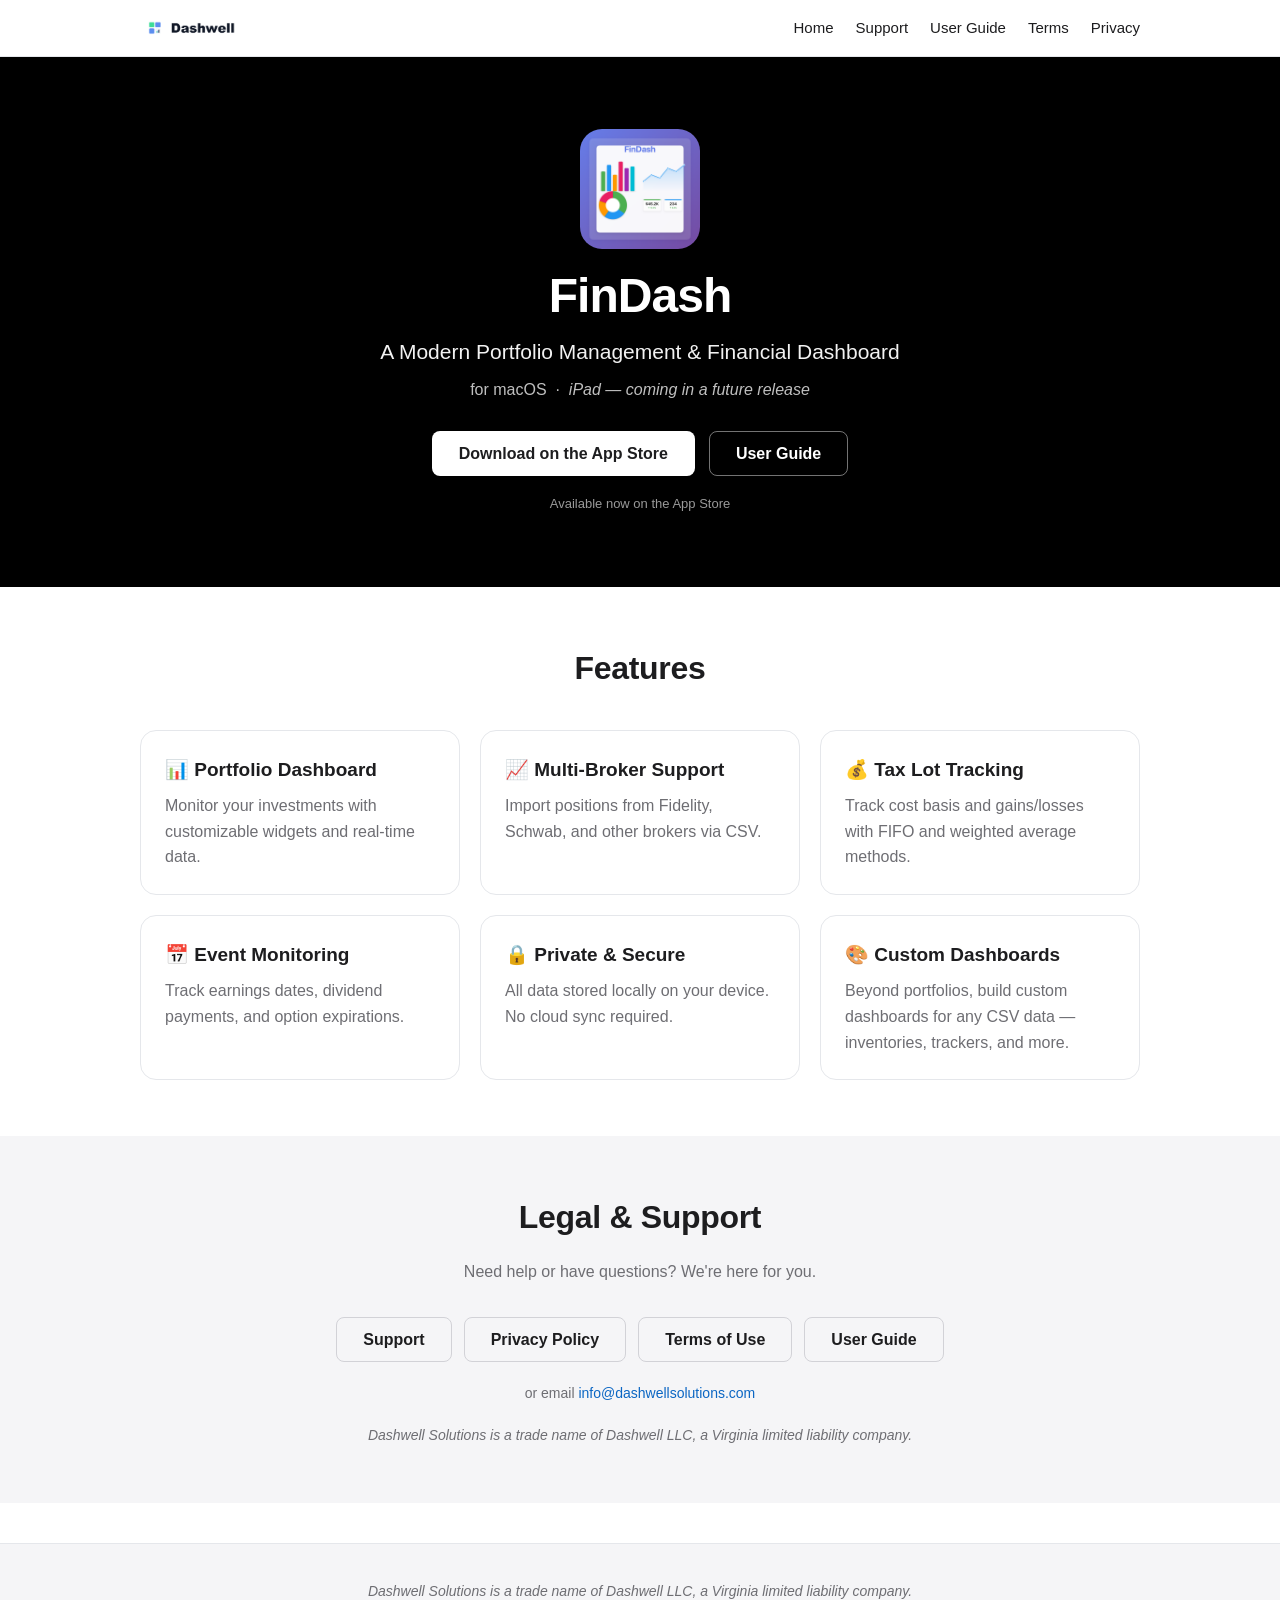
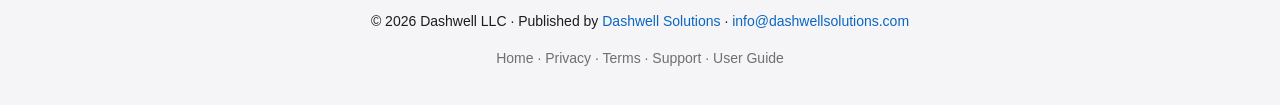
==== commit 9949027d: "Use live FinDash App Store link Co-Authored-By: Claude Opus 4.8 <noreply@anthropic.com>" ====
--- a/docs/index.html
+++ b/docs/index.html
@@ -29,10 +29,10 @@
         <p class="tagline">A Modern Portfolio Management &amp; Financial Dashboard</p>
         <p class="platform">for macOS &nbsp;·&nbsp; <em>iPad — coming in a future release</em></p>
         <div class="btn-row">
-            <a class="btn btn-primary" href="https://apps.apple.com/app/findash">Download on the App Store</a>
+            <a class="btn btn-primary" href="https://apps.apple.com/app/findash-portfolio-tracker/id6759726608">Download on the App Store</a>
             <a class="btn btn-outline" href="guide.html">User Guide</a>
         </div>
-        <p class="note">App Store link will be available after approval</p>
+        <p class="note">Available now on the App Store</p>
     </section>
 
     <section class="section">
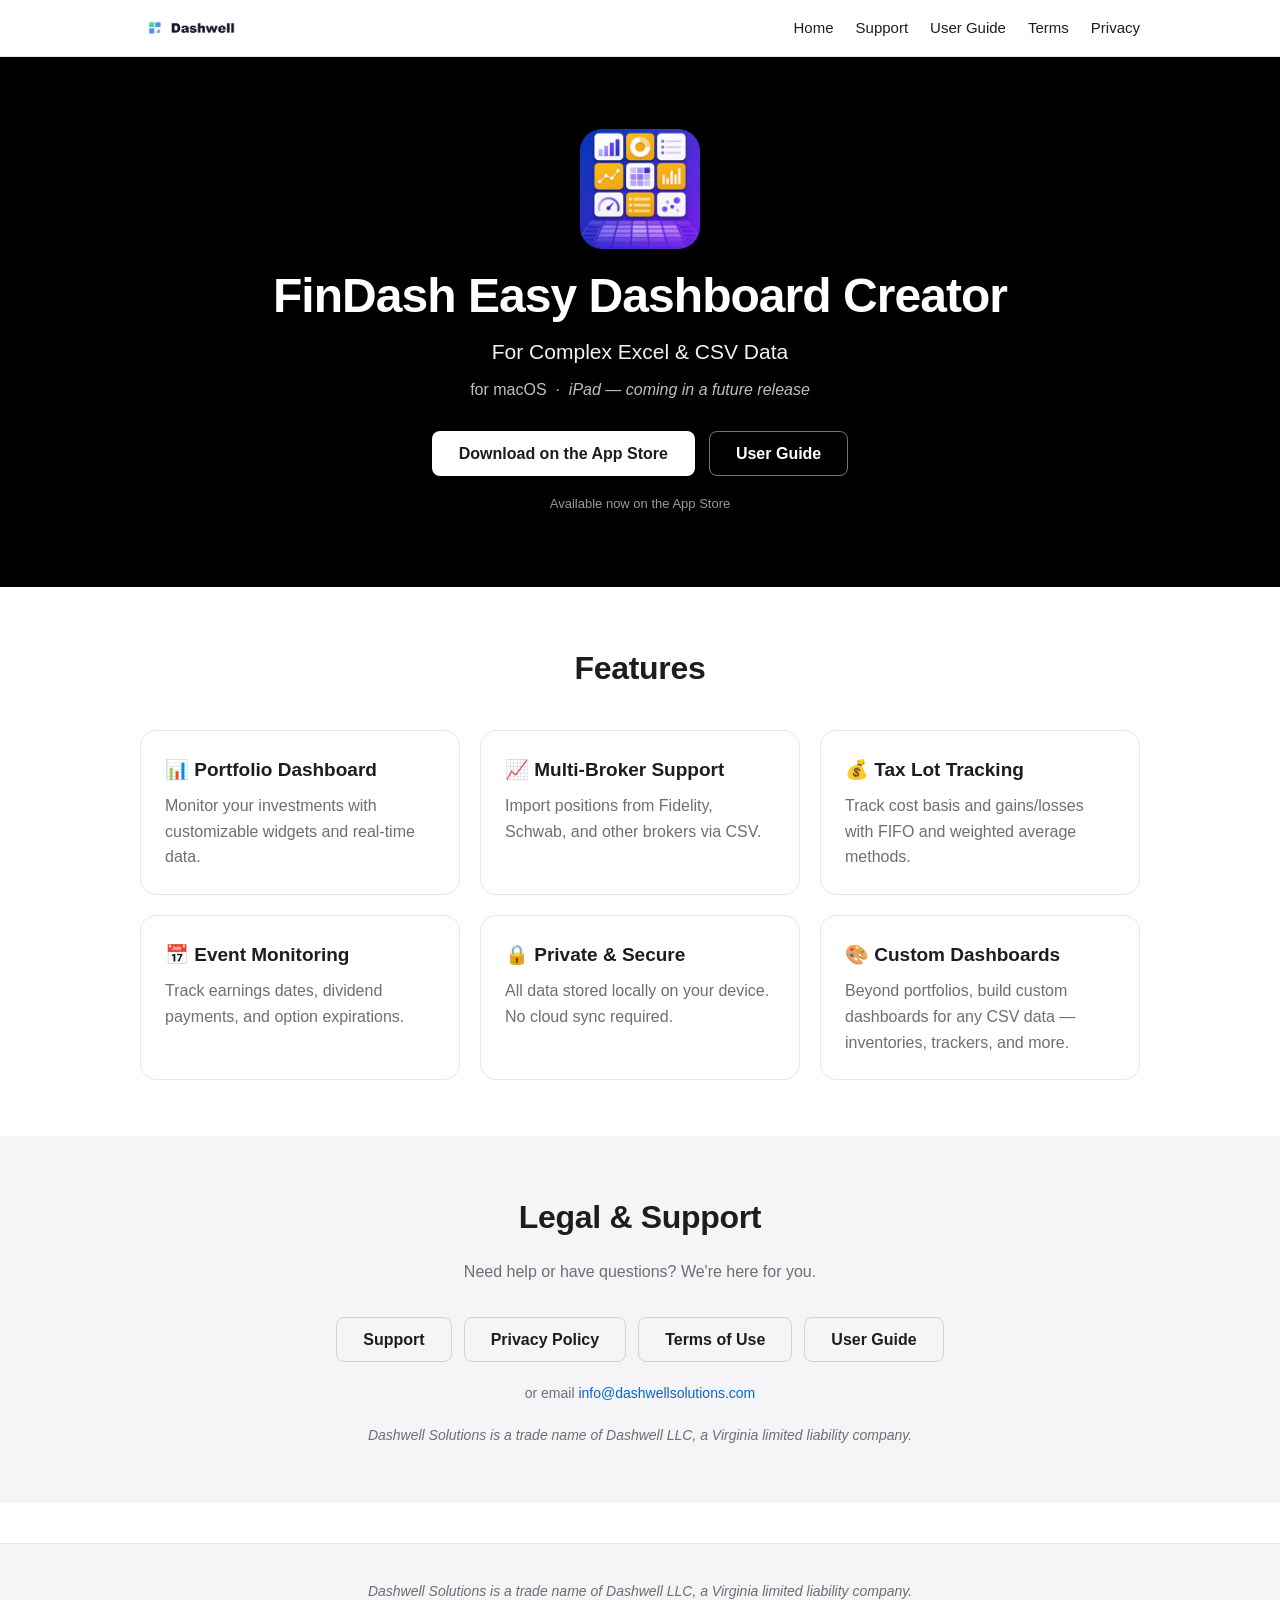
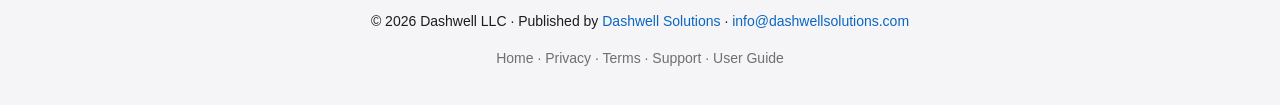
==== commit c040c451: "FinDash: new icon + Easy Dashboard Creator rename (Excel & CSV, Mac & iPad) Co-Authored-By: Claude O" ====
--- a/docs/index.html
+++ b/docs/index.html
@@ -3,8 +3,8 @@
 <head>
     <meta charset="UTF-8">
     <meta name="viewport" content="width=device-width, initial-scale=1.0">
-    <title>FinDash — Portfolio Management &amp; Financial Dashboard for macOS</title>
-    <meta name="description" content="FinDash is a modern, local-first portfolio management and financial dashboard for macOS. Import broker CSVs, track tax lots, and monitor events — your data stays on your device.">
+    <title>FinDash — Easy Dashboard Creator for Excel &amp; CSV (Mac &amp; iPad)</title>
+    <meta name="description" content="FinDash is an easy, local-first dashboard creator for complex Excel &amp; CSV data on Mac and iPad. Import broker CSVs for portfolio tracking, or build custom dashboards from any spreadsheet — your data stays on your device.">
     <link rel="canonical" href="https://dashwellsolutions.com/findash">
     <link rel="icon" type="image/png" href="assets/favicon.png">
     <link rel="stylesheet" href="style.css">
@@ -25,8 +25,8 @@
 
     <section class="hero">
         <img class="app-icon" src="assets/findash-icon.png" alt="FinDash app icon" width="120" height="120">
-        <h1>FinDash</h1>
-        <p class="tagline">A Modern Portfolio Management &amp; Financial Dashboard</p>
+        <h1>FinDash Easy Dashboard Creator</h1>
+        <p class="tagline">For Complex Excel &amp; CSV Data</p>
         <p class="platform">for macOS &nbsp;·&nbsp; <em>iPad — coming in a future release</em></p>
         <div class="btn-row">
             <a class="btn btn-primary" href="https://apps.apple.com/app/findash-portfolio-tracker/id6759726608">Download on the App Store</a>
